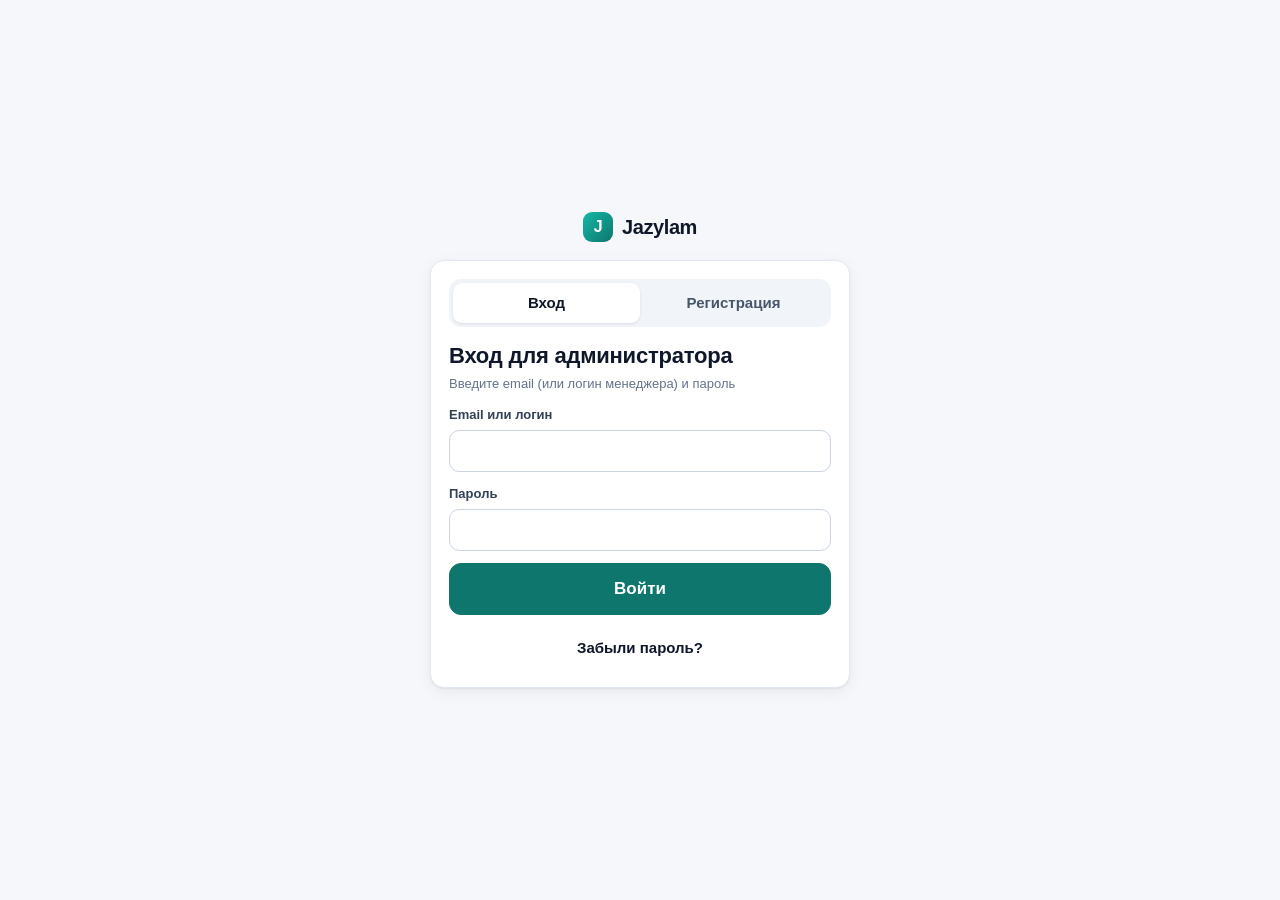
==== admin.html @ f61ae93f "Сброс кэша Co-Authored-By: Claude Opus 5.5 <noreply@anthropic.com> Claude-Session: https://claude.ai" ====
<!doctype html>
<html lang="ru">
<head>
  <meta charset="utf-8">
  <meta name="viewport" content="width=device-width, initial-scale=1">
  <title>Админка — Jazylam</title>
  <meta name="robots" content="noindex">
  <link rel="icon" type="image/png" sizes="192x192" href="icon-192.png">
  <link rel="apple-touch-icon" href="apple-touch-icon.png">
  <link rel="stylesheet" href="css/style.css?v=20261125f">
</head>
<body>
  <div id="root"><div class="spinner" style="margin-top:30vh"></div></div>
  <script src="vendor/supabase.js"></script>
  <script src="js/admin.js?v=20261125f" type="module"></script>
</body>
</html>
---- css/style.css ----
:root {
  --bg: #f5f7fa;
  --card: #ffffff;
  --text: #0f172a;
  --muted: #64748b;
  --line: #e2e8f0;
  --pri: #0f766e;
  --pri-h: #115e59;
  --pri-soft: #ccfbf1;
  --pri-tint: #f0fdfa;
  --accent: #f59e0b;
  --danger: #dc2626;
  --danger-soft: #fee2e2;
  --warn: #b45309;
  --warn-soft: #fef3c7;
  --ok: #15803d;
  --ok-soft: #dcfce7;
  --info: #1d4ed8;
  --info-soft: #dbeafe;
  --r: 14px;
  --r-sm: 10px;
  --sh: 0 1px 2px rgba(15, 23, 42, .06), 0 4px 16px rgba(15, 23, 42, .06);
  --sh-lg: 0 10px 40px rgba(15, 23, 42, .18);
  --font: -apple-system, BlinkMacSystemFont, "Segoe UI", Roboto, "Inter", "Helvetica Neue", Arial, sans-serif;
}
* { box-sizing: border-box; }
html { -webkit-text-size-adjust: 100%; }
body { margin: 0; font-family: var(--font); background: var(--bg); color: var(--text); font-size: 15px; line-height: 1.5; }
a { color: var(--pri); text-decoration: none; }
a:hover { text-decoration: underline; }
img { max-width: 100%; }
h1, h2, h3, h4 { line-height: 1.2; margin: 0 0 .5em; letter-spacing: -.01em; }
h1 { font-size: 30px; } h2 { font-size: 22px; } h3 { font-size: 17px; }
p { margin: 0 0 .8em; }
.muted { color: var(--muted); }
.small { font-size: 13px; }
.center { text-align: center; }
.hide { display: none !important; }
.nowrap { white-space: nowrap; }
.pre { white-space: pre-wrap; }

.container { max-width: 1120px; margin: 0 auto; padding: 0 16px; }
.narrow { max-width: 560px; margin: 0 auto; padding: 0 16px; }
.stack > * + * { margin-top: 12px; }
.row { display: flex; gap: 10px; align-items: center; flex-wrap: wrap; }
.row.between { justify-content: space-between; }
.row.nowrap-row { flex-wrap: nowrap; }
.grow { flex: 1 1 auto; min-width: 0; }
.grid { display: grid; gap: 14px; }
.grid-2 { grid-template-columns: repeat(2, minmax(0, 1fr)); }
.grid-3 { grid-template-columns: repeat(3, minmax(0, 1fr)); }
.grid-4 { grid-template-columns: repeat(4, minmax(0, 1fr)); }
@media (max-width: 860px) { .grid-3, .grid-4 { grid-template-columns: repeat(2, minmax(0, 1fr)); } }
@media (max-width: 560px) { .grid-2, .grid-3, .grid-4 { grid-template-columns: 1fr; } .grid-4.keep-2 { grid-template-columns: repeat(2, minmax(0,1fr)); } }

.card { background: var(--card); border: 1px solid var(--line); border-radius: var(--r); padding: 18px; box-shadow: var(--sh); }
.card.flat { box-shadow: none; }
.card h3 { margin-bottom: 10px; }
.card + .card { margin-top: 14px; }
.grid > .card + .card, .grid > * + .card { margin-top: 0; }

/* Кнопки */
.btn { display: inline-flex; align-items: center; justify-content: center; gap: 8px; min-height: 42px; padding: 0 16px;
  border-radius: var(--r-sm); border: 1px solid var(--line); background: #fff; color: var(--text); font: inherit;
  font-weight: 600; cursor: pointer; text-decoration: none !important; transition: background .15s, border-color .15s, transform .05s; white-space: nowrap; }
.btn:hover { background: #f8fafc; }
.btn:active { transform: translateY(1px); }
.btn:disabled { opacity: .55; cursor: not-allowed; }
.btn-pri { background: var(--pri); border-color: var(--pri); color: #fff; }
.btn-pri:hover { background: var(--pri-h); }
.btn-danger { color: var(--danger); border-color: #fecaca; }
.btn-danger:hover { background: var(--danger-soft); }
.btn-ghost { background: transparent; border-color: transparent; }
.btn-ghost:hover { background: rgba(15,23,42,.05); }
.btn-sm { min-height: 34px; padding: 0 12px; font-size: 14px; }
.btn-lg { min-height: 52px; padding: 0 24px; font-size: 17px; border-radius: 12px; }
.btn-block { width: 100%; }
.btn-tg { background: #229ed9; border-color: #229ed9; color: #fff; }
.btn-tg:hover { background: #1b8bc0; }
.btn-wa { background: #25d366; border-color: #25d366; color: #fff; }

/* Формы */
.field { display: block; }
.field > span { display: block; font-size: 13px; font-weight: 600; color: #334155; margin-bottom: 5px; }
.field small { display: block; color: var(--muted); font-size: 12px; margin-top: 4px; }
.input, .select, .textarea { width: 100%; min-height: 42px; padding: 9px 12px; border: 1px solid #cbd5e1; border-radius: var(--r-sm);
  background: #fff; font: inherit; color: var(--text); outline: none; transition: border-color .15s, box-shadow .15s; }
.textarea { min-height: 84px; resize: vertical; }
.input:focus, .select:focus, .textarea:focus { border-color: var(--pri); box-shadow: 0 0 0 3px rgba(15,118,110,.15); }
.input-sm { min-height: 34px; padding: 5px 9px; }
.check { display: flex; gap: 10px; align-items: flex-start; cursor: pointer; user-select: none; }
.check input { width: 18px; height: 18px; margin-top: 2px; accent-color: var(--pri); flex: none; }
.form-grid { display: grid; gap: 12px; grid-template-columns: repeat(2, minmax(0, 1fr)); }
.form-grid .full { grid-column: 1 / -1; }
@media (max-width: 560px) { .form-grid { grid-template-columns: 1fr; } }

/* Бейджи и чипы */
.badge { display: inline-flex; align-items: center; gap: 4px; padding: 2px 9px; border-radius: 999px; font-size: 12px; font-weight: 700; white-space: nowrap; }
.b-booked { background: var(--info-soft); color: var(--info); }
.b-confirmed { background: var(--pri-soft); color: var(--pri-h); }
.b-done { background: var(--ok-soft); color: var(--ok); }
.b-no_show { background: var(--warn-soft); color: var(--warn); }
.b-cancelled { background: #f1f5f9; color: #64748b; }
.b-pending { background: var(--warn-soft); color: var(--warn); }
.b-approved { background: var(--ok-soft); color: var(--ok); }
.b-rejected { background: var(--danger-soft); color: var(--danger); }
.chip { display: inline-flex; align-items: center; gap: 6px; padding: 6px 12px; border: 1px solid var(--line); border-radius: 999px; background: #fff; font-size: 14px; }
button.chip { cursor: pointer; font: inherit; font-size: 14px; }
.chip.on { background: var(--pri); border-color: var(--pri); color: #fff; font-weight: 700; }

.alert { padding: 12px 14px; border-radius: var(--r-sm); border: 1px solid; font-size: 14px; }
.alert-warn { background: var(--warn-soft); border-color: #fde68a; color: #78350f; }
.alert-danger { background: var(--danger-soft); border-color: #fecaca; color: #7f1d1d; }
.alert-ok { background: var(--ok-soft); border-color: #bbf7d0; color: #14532d; }
.alert-info { background: var(--pri-tint); border-color: var(--pri-soft); color: #134e4a; }

/* Таблицы */
.table-wrap { overflow-x: auto; -webkit-overflow-scrolling: touch; }
table.table { width: 100%; border-collapse: collapse; font-size: 14px; }
.table th { text-align: left; font-size: 12px; text-transform: uppercase; letter-spacing: .04em; color: var(--muted); font-weight: 700; padding: 8px 10px; border-bottom: 1px solid var(--line); white-space: nowrap; }
.table td { padding: 10px; border-bottom: 1px solid var(--line); vertical-align: middle; }
.table tr.clickable { cursor: pointer; }
.table tr.clickable:hover td { background: #f8fafc; }

/* Статистика */
.stat { padding: 14px 16px; }
.stat .v { font-size: 26px; font-weight: 800; letter-spacing: -.02em; }
.stat .l { font-size: 13px; color: var(--muted); }

/* Тосты и модалки */
#toasts { position: fixed; left: 50%; bottom: 20px; transform: translateX(-50%); z-index: 1000; display: flex; flex-direction: column; gap: 8px; align-items: center; pointer-events: none; width: calc(100% - 32px); max-width: 460px; }
.toast { background: #0f172a; color: #fff; padding: 11px 16px; border-radius: 12px; box-shadow: var(--sh-lg); font-size: 14px; pointer-events: auto; animation: tin .2s ease; }
.toast.err { background: #991b1b; }
@keyframes tin { from { opacity: 0; transform: translateY(8px); } to { opacity: 1; transform: none; } }

.modal-bg { position: fixed; inset: 0; background: rgba(15,23,42,.45); z-index: 900; display: flex; align-items: flex-start; justify-content: center; padding: 24px 12px; overflow-y: auto; animation: fade .15s; }
.modal { background: #fff; border-radius: 16px; width: 100%; max-width: 560px; box-shadow: var(--sh-lg); margin: auto 0; }
.modal.wide { max-width: 760px; }
.modal-h { display: flex; align-items: center; justify-content: space-between; gap: 10px; padding: 16px 18px; border-bottom: 1px solid var(--line); }
.modal-h h3 { margin: 0; }
.modal-b { padding: 18px; }
.modal-f { padding: 14px 18px; border-top: 1px solid var(--line); display: flex; gap: 10px; justify-content: flex-end; flex-wrap: wrap; }
.x { width: 36px; height: 36px; border-radius: 10px; border: 0; background: transparent; font-size: 22px; cursor: pointer; color: var(--muted); }
.x:hover { background: #f1f5f9; }
@keyframes fade { from { opacity: 0; } to { opacity: 1; } }
@media (max-width: 560px) {
  .modal-bg { padding: 0; align-items: flex-end; }
  .modal { border-radius: 18px 18px 0 0; margin: 0; max-height: 94vh; display: flex; flex-direction: column; }
  .modal-b { overflow-y: auto; }
}

.spinner { width: 28px; height: 28px; border: 3px solid var(--pri-soft); border-top-color: var(--pri); border-radius: 50%; animation: spin .8s linear infinite; margin: 30px auto; }
@keyframes spin { to { transform: rotate(360deg); } }
.empty { text-align: center; color: var(--muted); padding: 34px 16px; }
.empty .ico { font-size: 34px; margin-bottom: 6px; }

/* Логотип */
.logo { display: inline-flex; align-items: center; gap: 9px; font-weight: 800; font-size: 20px; color: var(--text); letter-spacing: -.02em; }
.logo:hover { text-decoration: none; }
.logo i { width: 30px; height: 30px; border-radius: 9px; background: linear-gradient(135deg, #14b8a6, #0f766e); display: inline-flex; align-items: center; justify-content: center; color: #fff; font-style: normal; font-size: 16px; }

/* ====== Кабинет ====== */
.topbar { background: #fff; border-bottom: 1px solid var(--line); position: sticky; top: 0; z-index: 50; }
.topbar .container { display: flex; align-items: center; gap: 12px; min-height: 60px; }
.topbar .biz { font-weight: 600; color: var(--muted); overflow: hidden; text-overflow: ellipsis; white-space: nowrap; }
.tabs { display: flex; gap: 4px; overflow-x: auto; padding: 8px 0; -webkit-overflow-scrolling: touch; scrollbar-width: none; }
.tabs::-webkit-scrollbar { display: none; }
.tab { padding: 8px 14px; border-radius: 10px; font-weight: 600; color: #475569; white-space: nowrap; cursor: pointer; border: 0; background: transparent; font: inherit; font-weight: 600; }
.tab:hover { background: #f1f5f9; text-decoration: none; }
.tab.active { background: var(--pri-tint); color: var(--pri-h); }
.page { padding: 18px 0 60px; }
.page-h { display: flex; align-items: center; justify-content: space-between; gap: 10px; flex-wrap: wrap; margin-bottom: 14px; }
.page-h h2 { margin: 0; }

/* Журнал */
.day-nav { display: flex; align-items: center; gap: 6px; flex-wrap: wrap; }
.day-title { font-weight: 700; font-size: 17px; min-width: 170px; text-align: center; }
.jr-wrap { overflow-x: auto; border: 1px solid var(--line); border-radius: var(--r); background: #fff; -webkit-overflow-scrolling: touch; }
.jr { display: grid; min-width: max-content; position: relative; }
.jr-head { position: sticky; top: 0; z-index: 3; background: #fff; border-bottom: 1px solid var(--line); padding: 10px 8px; font-weight: 700; font-size: 14px; text-align: center; white-space: nowrap; overflow: hidden; text-overflow: ellipsis; }
.jr-head small { display: block; font-weight: 500; color: var(--muted); font-size: 12px; }
.jr-times { position: relative; border-right: 1px solid var(--line); }
.jr-times div { position: absolute; right: 6px; font-size: 11px; color: var(--muted); transform: translateY(-50%); }
.jr-col { position: relative; border-right: 1px solid var(--line); cursor: copy;
  background: repeating-linear-gradient(-45deg, #f8fafc, #f8fafc 6px, #f1f5f9 6px, #f1f5f9 12px); }
.jr-col:last-child { border-right: 0; }
.jr-work { position: absolute; left: 0; right: 0; background: #fff; }
.jr-line { position: absolute; left: 0; right: 0; border-top: 1px solid #eef2f7; pointer-events: none; }
.jr-line.half { border-top-style: dashed; border-top-color: #f3f5f9; }
.jr-now { position: absolute; left: 0; right: 0; border-top: 2px solid #ef4444; z-index: 2; pointer-events: none; }
.jr-ev { position: absolute; left: 4px; right: 4px; border-radius: 8px; padding: 4px 7px; font-size: 12px; line-height: 1.3; overflow: hidden; cursor: pointer; z-index: 1;
  border-left: 4px solid; box-shadow: 0 1px 2px rgba(0,0,0,.08); }
.jr-ev b { display: block; font-size: 12.5px; white-space: nowrap; overflow: hidden; text-overflow: ellipsis; }
.jr-ev span { display: block; white-space: nowrap; overflow: hidden; text-overflow: ellipsis; opacity: .85; }
.ev-booked { background: #eff6ff; border-color: #3b82f6; color: #1e3a8a; }
.ev-confirmed { background: #f0fdfa; border-color: #14b8a6; color: #134e4a; }
.ev-done { background: #f0fdf4; border-color: #22c55e; color: #14532d; }
.ev-no_show { background: #fffbeb; border-color: #f59e0b; color: #78350f; }
.day-list .item { display: flex; gap: 12px; align-items: center; padding: 12px 0; border-bottom: 1px solid var(--line); }
.day-list .item:last-child { border-bottom: 0; }
.day-list .t { font-weight: 800; min-width: 52px; }
.day-list .item.cancelled { opacity: .55; }
.day-list .item.cancelled .who { text-decoration: line-through; }

.checklist li { margin: 6px 0; }
.checklist li.done { color: var(--muted); text-decoration: line-through; }

.hours-row { display: grid; grid-template-columns: 110px 1fr; gap: 10px; align-items: center; padding: 8px 0; border-bottom: 1px solid var(--line); }
.hours-row:last-child { border-bottom: 0; }
.hours-times { display: flex; gap: 6px; align-items: center; flex-wrap: wrap; }
.hours-times .input { width: 110px; }
@media (max-width: 560px) { .hours-row { grid-template-columns: 1fr; gap: 6px; } }

.list-item { display: flex; align-items: center; gap: 12px; padding: 14px 16px; border: 1px solid var(--line); border-radius: var(--r); background: #fff; cursor: pointer; }
.list-item:hover { border-color: #94a3b8; }
.list-item + .list-item { margin-top: 10px; }
.list-item.inactive { opacity: .6; }
.avatar { width: 40px; height: 40px; border-radius: 50%; background: var(--pri-soft); color: var(--pri-h); display: inline-flex; align-items: center; justify-content: center; font-weight: 800; flex: none; }

.qr-box { display: flex; gap: 18px; align-items: center; flex-wrap: wrap; }
.qr-box canvas, .qr-box img { width: 150px; height: 150px; border-radius: 10px; border: 1px solid var(--line); background: #fff; }
.link-box { display: flex; gap: 8px; }
.link-box .input { font-family: ui-monospace, SFMono-Regular, Menlo, monospace; font-size: 13px; }
@media (max-width: 560px) { .link-box { flex-direction: column; } }
.share-bar { display: flex; align-items: center; gap: 10px; padding: 12px 14px; margin-bottom: 14px; border-color: var(--pri-soft); background: var(--pri-tint); }
.share-url { display: block; font-weight: 600; overflow: hidden; text-overflow: ellipsis; white-space: nowrap; }
.share { display: grid; gap: 14px; justify-items: center; }
.share-qr { width: 220px; height: 220px; border: 1px solid var(--line); border-radius: 12px; background: #fff; }
.share .link-box { width: 100%; }
.share-btns { display: grid; grid-template-columns: 1fr 1fr; gap: 8px; width: 100%; }
.share-btns .btn { width: 100%; }
@media (max-width: 560px) { .share-bar { flex-wrap: wrap; } .share-bar > .grow { flex-basis: 100%; } .share-bar .btn { flex: 1; } }

.plan { border: 2px solid var(--line); border-radius: var(--r); padding: 18px; cursor: pointer; background: #fff; position: relative; }
.plan.sel { border-color: var(--pri); background: var(--pri-tint); }
.plan .price { font-size: 28px; font-weight: 800; letter-spacing: -.02em; }
.plan ul { padding-left: 18px; margin: 10px 0 0; color: #334155; }

.auth-wrap { min-height: 100vh; display: flex; align-items: center; justify-content: center; padding: 24px 16px; }
.auth-card { width: 100%; max-width: 420px; }
.seg { display: grid; grid-template-columns: 1fr 1fr; background: #f1f5f9; border-radius: 12px; padding: 4px; margin-bottom: 16px; }
.seg button { border: 0; background: transparent; padding: 9px; border-radius: 9px; font: inherit; font-weight: 700; color: #475569; cursor: pointer; }
.seg button.on { background: #fff; color: var(--text); box-shadow: 0 1px 3px rgba(0,0,0,.1); }
.seg.seg3 { grid-template-columns: repeat(3, 1fr); margin-bottom: 4px; }
.seg.seg3 button { padding: 12px 4px; font-size: 14px; }

/* ====== Страница записи ====== */
.bk { max-width: 620px; margin: 0 auto; padding: 0 14px 40px; }
.bk-head { background: linear-gradient(135deg, #0f766e, #134e4a); color: #fff; padding: 26px 18px 54px; }
.bk-head .inner { max-width: 620px; margin: 0 auto; }
.bk-head h1 { font-size: 24px; margin-bottom: 4px; }
.bk-head .meta { opacity: .9; font-size: 14px; }
.bk-head a { color: #fff; text-decoration: underline; }
.bk-body { margin-top: -36px; }
.steps-bar { display: flex; gap: 6px; margin-bottom: 14px; }
.steps-bar i { flex: 1; height: 4px; border-radius: 4px; background: #e2e8f0; }
.steps-bar i.on { background: var(--pri); }
.opt { display: flex; align-items: center; gap: 12px; width: 100%; text-align: left; padding: 14px 16px; border: 1px solid var(--line); border-radius: 12px; background: #fff; font: inherit; cursor: pointer; color: var(--text); transition: border-color .15s, background .15s; }
.opt:hover { border-color: var(--pri); background: var(--pri-tint); }
.opt + .opt { margin-top: 10px; }
.opt .grow b { display: block; }
.opt .price { font-weight: 800; white-space: nowrap; }
.days { display: flex; gap: 8px; overflow-x: auto; padding: 2px 2px 8px; scroll-snap-type: x proximity; -webkit-overflow-scrolling: touch; }
.day { flex: none; width: 62px; padding: 8px 0; border: 1px solid var(--line); border-radius: 12px; background: #fff; text-align: center; cursor: pointer; font: inherit; color: var(--text); scroll-snap-align: start; }
.day .dw { font-size: 12px; color: var(--muted); text-transform: uppercase; }
.day .dn { font-size: 20px; font-weight: 800; }
.day .dm { font-size: 11px; color: var(--muted); }
.day.sel { background: var(--pri); border-color: var(--pri); color: #fff; }
.day.sel .dw, .day.sel .dm { color: #ccfbf1; }
.day:disabled { opacity: .35; cursor: not-allowed; }
.slots { display: grid; grid-template-columns: repeat(auto-fill, minmax(78px, 1fr)); gap: 8px; }
.slot { padding: 10px 0; border: 1px solid #99f6e4; border-radius: 10px; background: var(--pri-tint); color: var(--pri-h); font: inherit; font-weight: 700; cursor: pointer; }
.slot:hover, .slot.sel { background: var(--pri); color: #fff; border-color: var(--pri); }
.slot-group { font-size: 13px; font-weight: 700; color: var(--muted); margin: 14px 0 8px; }
.summary { display: flex; flex-wrap: wrap; gap: 6px; margin-bottom: 12px; }
.powered { text-align: center; font-size: 13px; color: var(--muted); margin-top: 22px; }
.ok-ico { width: 64px; height: 64px; border-radius: 50%; background: var(--ok-soft); color: var(--ok); display: flex; align-items: center; justify-content: center; font-size: 32px; margin: 0 auto 10px; }
.kv { display: grid; grid-template-columns: 110px 1fr; gap: 6px 12px; font-size: 15px; }
.kv dt { color: var(--muted); }
.kv dd { margin: 0; font-weight: 600; }

/* ====== Лендинг ====== */
.nav { position: sticky; top: 0; z-index: 50; background: rgba(255,255,255,.9); backdrop-filter: saturate(180%) blur(10px); border-bottom: 1px solid var(--line); }
.nav .container { display: flex; align-items: center; gap: 14px; min-height: 64px; }
.nav .links { display: flex; gap: 18px; margin-left: auto; align-items: center; }
.nav .links a.l { color: #334155; font-weight: 600; }
@media (max-width: 760px) { .nav .links a.l { display: none; } }
.hero { padding: 64px 0 48px; background: radial-gradient(1200px 400px at 80% -10%, #ccfbf1 0, transparent 60%), radial-gradient(800px 400px at 0% 0%, #fef3c7 0, transparent 55%); }
.hero-grid { display: grid; grid-template-columns: 1.1fr .9fr; gap: 36px; align-items: center; }
@media (max-width: 900px) { .hero-grid { grid-template-columns: 1fr; } }
.hero h1 { font-size: 46px; letter-spacing: -.03em; line-height: 1.08; }
@media (max-width: 560px) { .hero h1 { font-size: 33px; } .hero { padding: 36px 0 30px; } }
.hero .lead { font-size: 19px; color: #334155; max-width: 560px; }
.hero .trust { display: flex; gap: 16px; flex-wrap: wrap; color: var(--muted); font-size: 14px; margin-top: 16px; }
.phone-mock { background: #0f172a; border-radius: 34px; padding: 12px; max-width: 320px; margin: 0 auto; box-shadow: var(--sh-lg); }
.phone-mock .scr { background: #fff; border-radius: 24px; overflow: hidden; }
.tg-msg { background: #effdde; border-radius: 14px 14px 14px 4px; padding: 10px 12px; font-size: 13.5px; margin: 10px; box-shadow: 0 1px 1px rgba(0,0,0,.08); }
.tg-btns { display: grid; grid-template-columns: 1fr 1fr; gap: 6px; margin: 0 10px 12px; }
.tg-btns span { background: #f1f5f9; border-radius: 8px; text-align: center; padding: 7px; font-size: 13px; font-weight: 600; color: #2481cc; }
.section { padding: 56px 0; }
.section.alt { background: #fff; border-top: 1px solid var(--line); border-bottom: 1px solid var(--line); }
.section-h { text-align: center; max-width: 680px; margin: 0 auto 32px; }
.section-h h2 { font-size: 32px; letter-spacing: -.02em; }
@media (max-width: 560px) { .section-h h2 { font-size: 25px; } .section { padding: 40px 0; } }
.feat { padding: 20px; }
.feat .ic { width: 44px; height: 44px; border-radius: 12px; background: var(--pri-tint); display: flex; align-items: center; justify-content: center; font-size: 22px; margin-bottom: 10px; }
.pain { display: grid; grid-template-columns: 1fr 1fr; gap: 0; }
.pain > div { padding: 16px 18px; }
.pain .bad { background: #fff7ed; border-radius: 12px 0 0 12px; }
.pain .good { background: var(--pri-tint); border-radius: 0 12px 12px 0; }
@media (max-width: 640px) { .pain { grid-template-columns: 1fr; } .pain .bad { border-radius: 12px 12px 0 0; } .pain .good { border-radius: 0 0 12px 12px; } }
.pain + .pain { margin-top: 12px; }
.step-n { width: 36px; height: 36px; border-radius: 50%; background: var(--pri); color: #fff; font-weight: 800; display: inline-flex; align-items: center; justify-content: center; margin-bottom: 8px; }
.price-card { padding: 26px; position: relative; }
.price-card.hl { border: 2px solid var(--pri); }
.price-card .tag { position: absolute; top: -12px; left: 24px; background: var(--accent); color: #fff; font-size: 12px; font-weight: 800; padding: 3px 10px; border-radius: 999px; }
.price-card .price { font-size: 38px; font-weight: 800; letter-spacing: -.03em; }
.price-card ul { padding-left: 0; list-style: none; margin: 14px 0 20px; }
.price-card li { padding: 5px 0 5px 26px; position: relative; }
.price-card li::before { content: "✓"; position: absolute; left: 0; color: var(--pri); font-weight: 800; }
details.faq { background: #fff; border: 1px solid var(--line); border-radius: 12px; padding: 14px 18px; }
details.faq + details.faq { margin-top: 10px; }
details.faq summary { font-weight: 700; cursor: pointer; list-style: none; display: flex; justify-content: space-between; gap: 10px; }
details.faq summary::after { content: "+"; font-size: 20px; color: var(--muted); line-height: 1; }
details.faq[open] summary::after { content: "–"; }
details.faq p { margin: 10px 0 0; color: #334155; }
.cta-band { background: linear-gradient(135deg, #0f766e, #134e4a); color: #fff; border-radius: 22px; padding: 40px 28px; text-align: center; }
.cta-band h2 { font-size: 30px; }
.cta-band .btn { background: #fff; color: var(--pri-h); border-color: #fff; }
footer.foot { padding: 30px 0 40px; color: var(--muted); font-size: 14px; }
.who { display: flex; flex-wrap: wrap; gap: 10px; justify-content: center; }
.who .chip { font-weight: 600; padding: 9px 14px; }
.doc { background: #fff; border: 1px solid var(--line); border-radius: var(--r); padding: 28px; margin: 24px auto 60px; max-width: 820px; }
.doc h2 { margin-top: 28px; } .doc h3 { margin-top: 18px; }
@media (max-width: 560px) { .topbar .container { gap: 6px; } .topbar .logo span { display: none; } }

/* Чат ИИ-ассистента */
.chat { display: flex; flex-direction: column; gap: 8px; max-height: 420px; min-height: 120px; overflow-y: auto; padding: 12px; background: var(--bg); border-radius: var(--r-sm); border: 1px solid var(--line); }
.msg { max-width: 82%; padding: 8px 12px; border-radius: 14px; white-space: pre-wrap; word-break: break-word; background: #fff; border: 1px solid var(--line); align-self: flex-start; font-size: 14px; }
.msg.user { align-self: flex-end; background: var(--pri); border-color: var(--pri); color: #fff; }
.msg.owner { background: var(--warn-soft); border-color: #fde68a; }
.msg .t { font-size: 11px; opacity: .65; margin-top: 3px; }
.share-btns > .btn:last-child:nth-child(odd) { grid-column: 1 / -1; }

/* Переключатель вкл/выкл (предоплата) */
.switch-row { display: flex; gap: 14px; align-items: center; cursor: pointer; user-select: none; }
.switch { position: relative; flex: none; width: 52px; height: 30px; }
.switch input { position: absolute; inset: 0; opacity: 0; margin: 0; cursor: pointer; z-index: 1; }
.switch i { position: absolute; inset: 0; border-radius: 999px; background: #cbd5e1; transition: background .2s; }
.switch i::after { content: ""; position: absolute; top: 3px; left: 3px; width: 24px; height: 24px; border-radius: 50%; background: #fff; box-shadow: 0 1px 3px rgba(0,0,0,.25); transition: transform .2s; }
.switch input:checked + i { background: var(--pri); }
.switch input:checked + i::after { transform: translateX(22px); }
.switch input:focus-visible + i { box-shadow: 0 0 0 3px rgba(15,118,110,.25); }
.switch input:disabled + i { opacity: .6; }
.sw-state { font-weight: 800; font-size: 13px; min-width: 64px; text-align: right; }
.sw-state.on { color: var(--pri-h); }
.sw-state.off { color: #64748b; }

/* ---------- Фото работ и товаров ---------- */
.ph-grid{display:grid;grid-template-columns:repeat(auto-fill,minmax(140px,1fr));gap:10px}
.ph-item{position:relative;display:block;padding:0;border:1px solid var(--line,#e2e8f0);border-radius:12px;overflow:hidden;background:#fff;text-align:left;font:inherit;color:inherit}
.ph-item img{display:block;width:100%;aspect-ratio:1/1;object-fit:cover;background:#f1f5f9}
.ph-cap{display:flex;flex-direction:column;gap:2px;padding:8px 10px;font-size:13px}
.ph-act{display:flex;gap:6px;padding:0 8px 8px;flex-wrap:wrap}
.ph-pub .ph-item{cursor:pointer}
.ph-view{position:fixed;inset:0;z-index:1000;background:rgba(15,23,42,.92);display:flex;flex-direction:column;align-items:center;justify-content:center;gap:12px;padding:16px;color:#fff;text-align:center}
.ph-view img{max-width:100%;max-height:78vh;border-radius:10px;object-fit:contain}

/* ---------- Демо в первом экране: два телефона (клиент и мастер) ---------- */
.dm { max-width: 400px; margin: 0 auto; width: 100%; }
.dm-tabs { display: grid; grid-template-columns: 1fr 1fr; max-width: 340px; margin: 0 auto 12px; padding: 4px; border-radius: 999px; background: #e2e8f0; font-weight: 700; font-size: 14px; }
.dm-tabs button { border: 0; background: transparent; padding: 9px 8px; border-radius: 999px; font: inherit; color: var(--muted); cursor: pointer; transition: .2s; }
.dm-tabs button.on-a { background: #fff; color: var(--danger); box-shadow: 0 1px 3px rgba(0,0,0,.15); }
.dm-tabs button.on-b { background: #fff; color: var(--pri-h); box-shadow: 0 1px 3px rgba(0,0,0,.15); }
.dm-cap { min-height: 44px; margin: 0 0 14px; text-align: center; font-size: 14px; font-weight: 700; color: var(--pri-h); }
.dm-cap.a { color: var(--danger); }
.dm-phones { display: grid; grid-template-columns: 1fr 1fr; gap: 18px; padding: 10px 0; }
.dm-ph { transition: transform .5s, opacity .5s; }
.dm-ph.act { transform: scale(1.1); opacity: 1; position: relative; z-index: 2; }
.dm-ph.dim { transform: scale(.9); opacity: .4; }
.dm-who { text-align: center; font-size: 12px; font-weight: 700; margin-bottom: 8px; color: #334155; }
.dm-dev { background: #0f172a; border-radius: 26px; padding: 6px; box-shadow: var(--sh-lg); }
.dm-scr { background: #e7ebf0; border-radius: 21px; overflow: hidden; }
.dm-bar { display: flex; align-items: center; gap: 7px; background: #fff; padding: 11px 9px 8px; min-height: 52px; }
.dm-av { flex: none; width: 26px; height: 26px; border-radius: 50%; display: grid; place-items: center; background: var(--pri); color: #fff; font-size: 11px; font-weight: 800; }
.dm-bar b { display: block; font-size: 11.5px; line-height: 1.2; }
.dm-bar small { display: block; font-size: 9.5px; color: var(--muted); line-height: 1.2; }
.dm-body { min-height: 330px; padding: 10px 7px; font-size: 11px; line-height: 1.35; }
.dm-day { width: fit-content; margin: 0 auto 6px; padding: 2px 8px; border-radius: 999px; background: rgba(0,0,0,.1); font-size: 9px; color: #475569; }
.dm-msg { width: fit-content; max-width: 94%; margin-top: 5px; padding: 6px 8px; border-radius: 4px 12px 12px 12px; background: #fff; box-shadow: 0 1px 1px rgba(0,0,0,.08); animation: dmPop .35s ease both; }
.dm-msg.me { margin-left: auto; border-radius: 12px 4px 12px 12px; background: #d9fdd3; }
.dm-msg time { display: block; text-align: right; font-size: 9px; color: #94a3b8; }
.dm-wait { margin-top: 90px; text-align: center; color: #94a3b8; }
.dm-card { margin-top: 5px; padding: 7px 8px; border-radius: 9px; background: #fff; box-shadow: 0 1px 1px rgba(0,0,0,.08); animation: dmPop .35s ease both; }
.dm-card small { display: block; font-size: 9px; color: var(--muted); }
.dm-slots { display: grid; grid-template-columns: repeat(3, 1fr); gap: 4px; margin-top: 4px; text-align: center; }
.dm-slots span, .dm-btns span { padding: 5px 0; border-radius: 7px; background: #f1f5f9; }
.dm-slots span.sel, .dm-btns span.sel { background: var(--pri); color: #fff; }
.dm-go { margin-top: 5px; padding: 8px 0; border-radius: 9px; text-align: center; font-weight: 800; color: #fff; background: var(--pri); transition: background .3s; }
.dm-go.ok { background: #16a34a; }
.dm-btns { display: grid; grid-template-columns: 1fr 1fr; gap: 4px; margin-top: 4px; max-width: 94%; font-weight: 700; }
.dm-btns span { padding: 8px 0; text-align: center; background: rgba(0,0,0,.14); color: #1e293b; }
.dm-bad, .dm-good { margin-top: 18px; padding: 9px; border-radius: 10px; text-align: center; animation: dmPop .35s ease both; }
.dm-bad { border: 2px solid #fca5a5; background: #fef2f2; color: #b91c1c; }
.dm-good { border: 2px solid #86efac; background: #f0fdf4; color: #15803d; }
.dm-bad strong { display: block; margin-top: 3px; font-size: 18px; }
.dm-bad small, .dm-good small { display: block; margin-top: 3px; font-size: 9.5px; }
.dm-note { margin: 8px 0 0; text-align: center; font-size: 12px; color: #94a3b8; }
@keyframes dmPop { from { opacity: 0; transform: translateY(6px) scale(.97); } to { opacity: 1; transform: none; } }
/* подсветка нажатия + палец */
.dm-tap { position: relative; outline: 3px solid rgba(15,118,110,.65); outline-offset: 2px; animation: dmRing .8s infinite; }
.dm-tap::after { content: "👆"; position: absolute; right: 4px; bottom: -18px; font-size: 22px; z-index: 5; filter: drop-shadow(0 2px 2px rgba(0,0,0,.35)); animation: dmFinger .8s ease-out both; }
@keyframes dmRing { 0%,100% { outline-color: rgba(15,118,110,.25); } 50% { outline-color: rgba(15,118,110,.95); } }
@keyframes dmFinger { 0% { transform: translate(8px,10px) scale(1.15); } 50%,100% { transform: translate(0,0) scale(.9); } }
@media (prefers-reduced-motion: reduce) { .dm-ph, .dm-msg, .dm-card, .dm-tap, .dm-tap::after, .dm-bad, .dm-good { animation: none; transition: none; } }

/* Первый экран: главная кнопка и закреплённая кнопка на телефоне */
.hero .cta-main { width: 100%; max-width: 380px; min-height: 60px; font-size: 18px; font-weight: 700; border-radius: 16px; box-shadow: 0 12px 28px rgba(15,118,110,.3); animation: ctaRing 2.4s infinite; }
@keyframes ctaRing { 0% { box-shadow: 0 12px 28px rgba(15,118,110,.3), 0 0 0 0 rgba(15,118,110,.45); } 70% { box-shadow: 0 12px 28px rgba(15,118,110,.3), 0 0 0 16px rgba(15,118,110,0); } 100% { box-shadow: 0 12px 28px rgba(15,118,110,.3), 0 0 0 0 rgba(15,118,110,0); } }
@media (prefers-reduced-motion: reduce) { .hero .cta-main { animation: none; } }
.hero .cta-sub { margin: 10px 0 0; font-size: 14px; color: var(--muted); }
.hero .trust span { padding: 6px 12px; border: 1px solid var(--line); border-radius: 999px; background: #fff; color: #334155; font-weight: 600; }
.sticky-cta { display: none; }
@media (max-width: 900px) {
  .sticky-cta { display: block; position: fixed; left: 0; right: 0; bottom: 0; z-index: 60; padding: 10px 14px calc(10px + env(safe-area-inset-bottom)); background: rgba(255,255,255,.94); backdrop-filter: blur(8px); border-top: 1px solid var(--line); transform: translateY(120%); transition: transform .3s; }
  .sticky-cta.show { transform: none; }
  .sticky-cta .btn { width: 100%; min-height: 54px; font-size: 17px; font-weight: 700; border-radius: 14px; }
  .sticky-cta p { margin: 5px 0 0; text-align: center; font-size: 11px; color: var(--muted); }
}
@media (max-width: 900px) { footer.foot { padding-bottom: 96px; } }
.hero-grid > * { min-width: 0; }
@media (max-width: 900px) { .dm-phones { gap: 14px; padding: 10px 14px; } }

/* =====================================================================
   Кабинет v2: темы оформления, быстрый ввод, карточки записей, бухгалтерия
   ===================================================================== */
html[data-theme="graphite"] { --pri: #18181b; --pri-h: #27272a; --pri-soft: #ece4d8; --pri-tint: #f7f3ed; --bg: #f4f5f7; --text: #111827; --muted: #6b7280; --line: #e5e7eb; }
html[data-theme="graphite"] .logo i { background: linear-gradient(135deg, #3f3f46, #18181b); }
html[data-theme="graphite"] .alert-info { color: #3f3a33; border-color: #e5d4bd; }
html[data-theme="emerald"] { --pri: #116d5b; --pri-h: #0d5748; --pri-soft: #c2e5dc; --pri-tint: #ebf6f3; --bg: #f3f5f7; --muted: #64748b; --line: #e2e8f0; }
html[data-theme="dark"] { color-scheme: dark; --bg: #0f1115; --card: #181b20; --text: #f3f4f6; --muted: #9ca3af; --line: #2b303b;
  --pri: #e7c9a9; --pri-h: #d8b58f; --pri-soft: #4a3e35; --pri-tint: #27221e; --ok: #6ee7b7; --ok-soft: #064e3b; --info-soft: #172554;
  --warn-soft: #3b2a0a; --danger-soft: #3f1414; --sh: 0 1px 2px rgba(0,0,0,.4); }
html[data-theme="dark"] .btn, html[data-theme="dark"] .input, html[data-theme="dark"] .select, html[data-theme="dark"] .textarea,
html[data-theme="dark"] .chip, html[data-theme="dark"] .modal, html[data-theme="dark"] .topbar, html[data-theme="dark"] .jr-wrap,
html[data-theme="dark"] .jr-head, html[data-theme="dark"] .jr-work, html[data-theme="dark"] .list-item, html[data-theme="dark"] .plan,
html[data-theme="dark"] .msg, html[data-theme="dark"] .ph-item, html[data-theme="dark"] .seg button.on, html[data-theme="dark"] .bk-card { background: var(--card); color: var(--text); }
html[data-theme="dark"] .btn:hover, html[data-theme="dark"] .tab:hover, html[data-theme="dark"] .x:hover, html[data-theme="dark"] .table tr.clickable:hover td { background: #20242b; }
html[data-theme="dark"] .seg, html[data-theme="dark"] .b-cancelled { background: #20242b; }
html[data-theme="dark"] .tab { color: var(--muted); }
html[data-theme="dark"] .btn-pri, html[data-theme="dark"] .chip.on, html[data-theme="dark"] .msg.user { color: #111; }
html[data-theme="dark"] .btn-pri:hover { background: var(--pri-h); }
html[data-theme="dark"] .alert-warn, html[data-theme="dark"] .alert-danger, html[data-theme="dark"] .alert-ok, html[data-theme="dark"] .alert-info { color: var(--text); border-color: var(--line); }
html[data-theme="dark"] .jr-off, html[data-theme="dark"] .jr-col { background: #14171b; }
html[data-theme="dark"] .jr-line { border-top-color: #232832; }
html[data-theme="dark"] .jr-line.half { border-top-color: #1c2028; }
html[data-theme="dark"] .ev-booked, html[data-theme="dark"] .ev-confirmed, html[data-theme="dark"] .ev-done, html[data-theme="dark"] .ev-no_show { background: #20242b; color: var(--text); }
html[data-theme="dark"] .logo i { background: linear-gradient(135deg, #e7c9a9, #a8865f); color: #111; }

.lbl-sm { display: none; }
@media (max-width: 600px) { .lbl-lg { display: none; } .lbl-sm { display: inline; } .topbar .container { gap: 6px; } }

.quick-btns { display: grid; grid-template-columns: repeat(5, 1fr); gap: 8px; }
.quick-btns .btn { padding-left: 8px; padding-right: 8px; }
@media (max-width: 700px) { .quick-btns { grid-template-columns: repeat(2, 1fr); } .quick-btns .btn:first-child { grid-column: span 2; } }
.cash-extra { display: grid; gap: 4px; }
.cash-extra .row { justify-content: space-between; }
.filters { gap: 8px; flex-wrap: wrap; align-items: center; margin-bottom: 12px; }
.filters .select { width: auto; min-width: 150px; }
.chips { display: flex; gap: 6px; flex-wrap: wrap; }

.bk-list { display: grid; gap: 10px; }
.bk-card { background: var(--card); border: 1px solid var(--line); border-radius: var(--r); padding: 12px 14px; box-shadow: var(--sh); }
.bk-card.cancelled { opacity: .55; }
.bk-card.cancelled b { text-decoration: line-through; }
.bk-card.walk { border-left: 4px solid var(--ok); }
.bk-card .bk-main { display: flex; gap: 10px; align-items: flex-start; }
.bk-card .bk-main .grow { cursor: pointer; min-width: 0; }
.bk-act { display: flex; gap: 6px; flex-wrap: wrap; margin-top: 10px; }
.bk-act .btn { flex: 1 1 auto; }

.svc-ph { width: 54px; height: 54px; border-radius: 10px; object-fit: cover; flex: none; background: var(--pri-tint); display: inline-flex; align-items: center; justify-content: center; font-size: 11px; color: var(--muted); }
.svc-photo-box { display: flex; gap: 12px; align-items: center; }
.svc-photo-box img, .svc-photo-box .svc-ph { width: 96px; height: 96px; }
.opt-ph { width: 56px; height: 56px; border-radius: 10px; object-fit: cover; flex: none; }

.kv { display: flex; justify-content: space-between; gap: 10px; padding: 8px 0; border-bottom: 1px solid var(--line); }
.kv:last-child { border-bottom: 0; }
.kv b { white-space: nowrap; }
.struct-bar { display: flex; height: 14px; border-radius: 999px; overflow: hidden; background: var(--line); margin: 10px 0; }
.struct-bar i { display: block; height: 100%; }
.legend { display: grid; gap: 4px; font-size: 14px; }
.legend span::before { content: ""; display: inline-block; width: 10px; height: 10px; border-radius: 3px; margin-right: 6px; background: var(--c); }
.pay-row { display: flex; justify-content: space-between; align-items: center; gap: 10px; }
.money-plus { color: var(--ok); font-weight: 800; white-space: nowrap; }
.money-minus { color: var(--danger); font-weight: 800; white-space: nowrap; }
.theme-pick { display: flex; gap: 8px; flex-wrap: wrap; }
.theme-pick .chip i { width: 14px; height: 14px; border-radius: 50%; display: inline-block; border: 1px solid var(--line); }
.input-lg { font-size: 20px; font-weight: 700; }
@media (max-width: 560px) { .grid-2.keep-2 { grid-template-columns: repeat(2, minmax(0, 1fr)); } }
.bk-card .x { width: 30px; height: 30px; font-size: 18px; flex: none; }
.day-list .item .x { width: 30px; height: 30px; font-size: 18px; flex: none; }
html[data-theme="dark"] .btn-pri, html[data-theme="dark"] .chip.on { background: var(--pri); border-color: var(--pri); color: #111; }
html[data-theme="dark"] .btn-wa { background: #25d366; border-color: #25d366; color: #fff; }
html[data-theme="dark"] .btn-tg { background: #229ed9; border-color: #229ed9; color: #fff; }
html[data-theme="dark"] .btn-ghost { background: transparent; }
html[data-theme="dark"] .btn-danger { background: transparent; color: var(--danger); border-color: var(--danger); }
.legend span span::before { content: none; }
/* v3: компактная главная */
.day-bar { display: flex; align-items: center; gap: 6px; margin-bottom: 10px; flex-wrap: wrap; }
.day-bar .day-title { position: relative; min-width: 0; font-size: 17px; padding: 4px 8px; border-radius: 10px; cursor: pointer; }
.day-bar .day-title:hover { background: var(--pri-tint); }
.day-bar .day-title input { position: absolute; inset: 0; opacity: 0; width: 100%; cursor: pointer; }
.day-bar .day-title input::-webkit-calendar-picker-indicator { position: absolute; inset: 0; width: 100%; height: 100%; cursor: pointer; }
.seg.seg-sm { display: inline-grid; grid-template-columns: 1fr 1fr; margin: 0; padding: 3px; }
.seg.seg-sm button { padding: 5px 12px; font-size: 16px; }
.select-sm { padding: 6px 10px; font-size: 14px; }
.cash-top { display: grid; grid-template-columns: 1fr 1.3fr; gap: 14px; align-items: center; }
.cash-big { font-size: 30px; font-weight: 800; letter-spacing: -.02em; line-height: 1.15; }
.cash-mini { display: grid; grid-template-columns: 1fr 1fr; gap: 8px 14px; }
.cash-mini div { display: flex; flex-direction: column; }
.cash-mini span { font-size: 12px; color: var(--muted); }
.cash-mini b { font-size: 15px; white-space: nowrap; }
@media (max-width: 560px) { .cash-top { grid-template-columns: 1fr; gap: 10px; } }
.quick-btns .btn-lg { font-size: 16px; }
/* v4: главная владельца, диаграмма, нижняя панель */
:root { --c-in: #257de0; --c-out: #f47230; }
html[data-theme="dark"] { --c-in: #338ced; --c-out: #e76624; }
.dot { display: inline-block; width: 10px; height: 10px; border-radius: 3px; background: var(--c); margin-right: 6px; vertical-align: 0; }
.home-seg { margin-bottom: 12px; }
.fin-cards { display: grid; grid-template-columns: repeat(3, minmax(0, 1fr)); gap: 12px; }
.fin { padding: 14px 16px; }
.fin-l { font-size: 13px; color: var(--muted); font-weight: 600; }
.fin-v { font-size: 26px; font-weight: 800; letter-spacing: -.02em; margin: 2px 0; white-space: nowrap; }
@media (max-width: 640px) { .fin-cards { grid-template-columns: 1fr 1fr; } .fin.pr { grid-column: span 2; } .fin-v { font-size: 22px; } }
.legend-row { display: flex; gap: 14px; flex-wrap: wrap; font-size: 13px; margin: 6px 0 4px; }
.chart { position: relative; }
.chart svg { display: block; overflow: visible; }
.chart .grid { stroke: var(--line); stroke-width: 1; }
.chart .ax { fill: var(--muted); font-size: 11px; }
.chart .b-in { fill: var(--c-in); }
.chart .b-out { fill: var(--c-out); }
.chart .hit { fill: transparent; cursor: pointer; }
.chart g.act .hit { fill: var(--text); opacity: .06; }
.chart .tip { position: absolute; z-index: 5; background: var(--card); border: 1px solid var(--line); border-radius: 10px; padding: 8px 10px; font-size: 13px; box-shadow: var(--sh-lg); pointer-events: none; min-width: 150px; }
.svc-row { padding: 7px 0; }
.svc-bar { height: 6px; border-radius: 999px; background: var(--line); margin-top: 5px; overflow: hidden; }
.svc-bar i { display: block; height: 100%; background: var(--c-in); border-radius: 999px; }
.home-row { align-items: center; }

/* нижняя панель — только на телефоне */
.bnav { display: none; }
@media (max-width: 760px) {
  body.has-bnav { padding-bottom: calc(76px + env(safe-area-inset-bottom)); }
  body.has-bnav .topbar .tabs, body.has-bnav #themeBtn, body.has-bnav #logout { display: none; }
  body.has-bnav .topbar .container + .container { display: none; }
  .hide-phone { display: none !important; }
  .bnav { display: grid; grid-template-columns: 1fr 1fr 72px 1fr 1fr; align-items: end; position: fixed; left: 0; right: 0; bottom: 0; z-index: 800;
    background: var(--card); border-top: 1px solid var(--line); padding: 6px 6px calc(6px + env(safe-area-inset-bottom)); box-shadow: 0 -4px 16px rgba(0,0,0,.06); }
  .bn { display: flex; flex-direction: column; align-items: center; gap: 2px; font-size: 11px; font-weight: 600; color: var(--muted); padding: 4px 0; border-radius: 10px; text-decoration: none !important; }
  .bn .bi { font-size: 21px; line-height: 1; filter: grayscale(1); opacity: .7; }
  .bn.on { color: var(--text); background: var(--pri-tint); }
  .bn.on .bi { filter: none; opacity: 1; }
  .bn-plus { width: 60px; height: 60px; margin: -22px auto 0; border-radius: 50%; border: 4px solid var(--bg); background: var(--pri); color: #fff; font-size: 30px; font-weight: 700;
    line-height: 1; cursor: pointer; box-shadow: 0 6px 18px rgba(0,0,0,.22); }
  html[data-theme="dark"] .bn-plus { color: #111; }
  #toasts { bottom: calc(90px + env(safe-area-inset-bottom)); }
}
.sheet { display: grid; gap: 8px; }
.sheet-btn { display: flex; justify-content: space-between; align-items: center; padding: 16px; font-size: 16px; text-align: left; }
.sheet-btn span { font-size: 13px; font-weight: 500; opacity: .7; }
.more-grid { display: grid; grid-template-columns: repeat(3, minmax(0, 1fr)); gap: 8px; }
.more-it { display: flex; flex-direction: column; align-items: center; gap: 4px; padding: 14px 6px; border: 1px solid var(--line); border-radius: 14px; background: var(--card);
  color: var(--text); font: inherit; font-size: 13px; font-weight: 600; text-align: center; cursor: pointer; text-decoration: none !important; }
.more-it .bi { font-size: 24px; }
.more-it:hover { border-color: var(--muted); }
.fin-cards .card + .card, .more-grid .card + .card { margin-top: 0; }
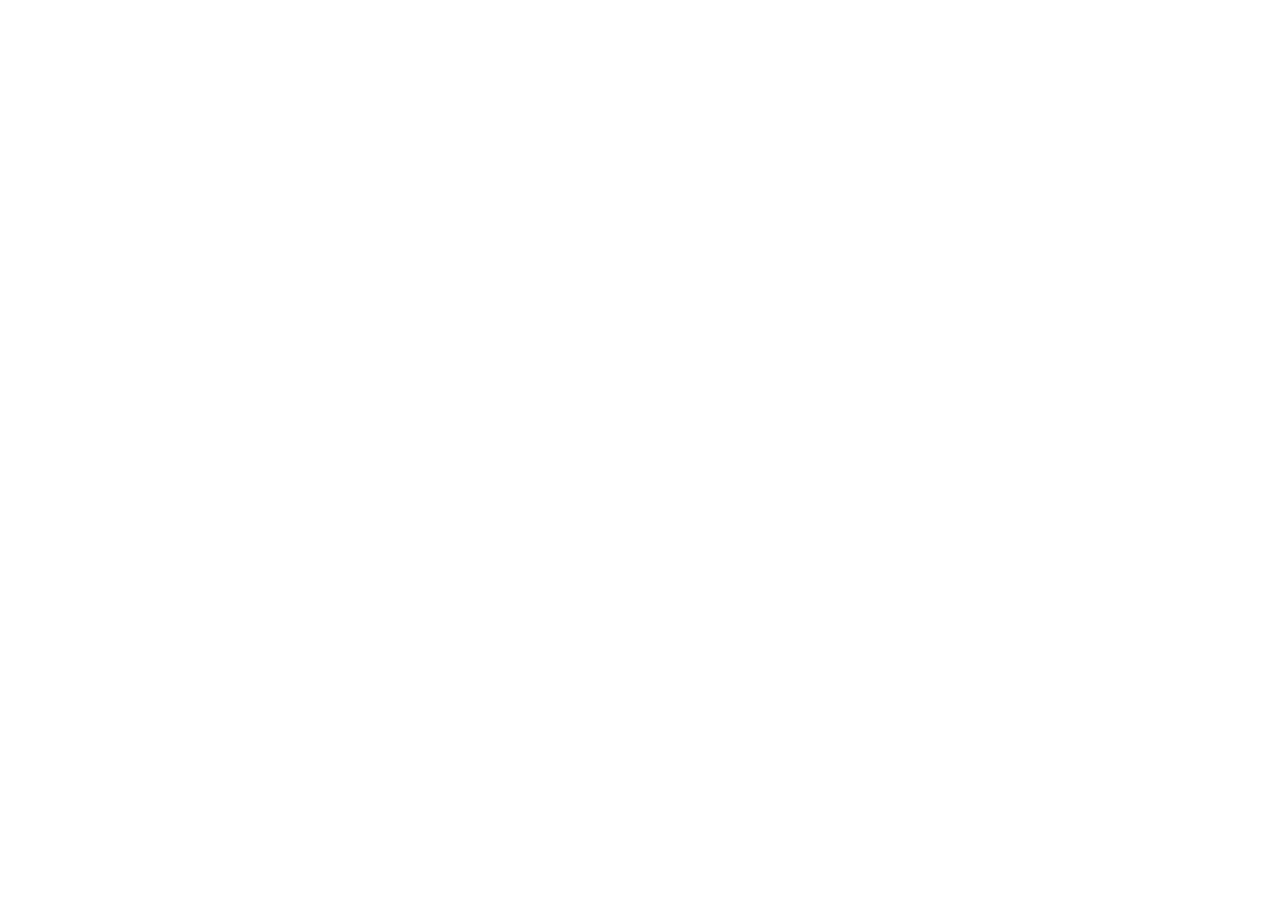
==== commit 280093d2: "Безопасность: со всех страниц автоматический переход с http на https Co-Authored-By: Claude Opus 5.5" ====
--- a/admin.html
+++ b/admin.html
@@ -1,17 +1,18 @@
 <!doctype html>
 <html lang="ru">
 <head>
+  <script>if(location.protocol==='http:'&&!/^(localhost|127\.)/.test(location.hostname))location.replace('https://'+location.host+location.pathname+location.search+location.hash)</script>
   <meta charset="utf-8">
   <meta name="viewport" content="width=device-width, initial-scale=1">
   <title>Админка — Jazylam</title>
   <meta name="robots" content="noindex">
   <link rel="icon" type="image/png" sizes="192x192" href="icon-192.png">
   <link rel="apple-touch-icon" href="apple-touch-icon.png">
-  <link rel="stylesheet" href="css/style.css?v=20261125f">
+  <link rel="stylesheet" href="css/style.css?v=20261125i">
 </head>
 <body>
   <div id="root"><div class="spinner" style="margin-top:30vh"></div></div>
   <script src="vendor/supabase.js"></script>
-  <script src="js/admin.js?v=20261125f" type="module"></script>
+  <script src="js/admin.js?v=20261125i" type="module"></script>
 </body>
 </html>
